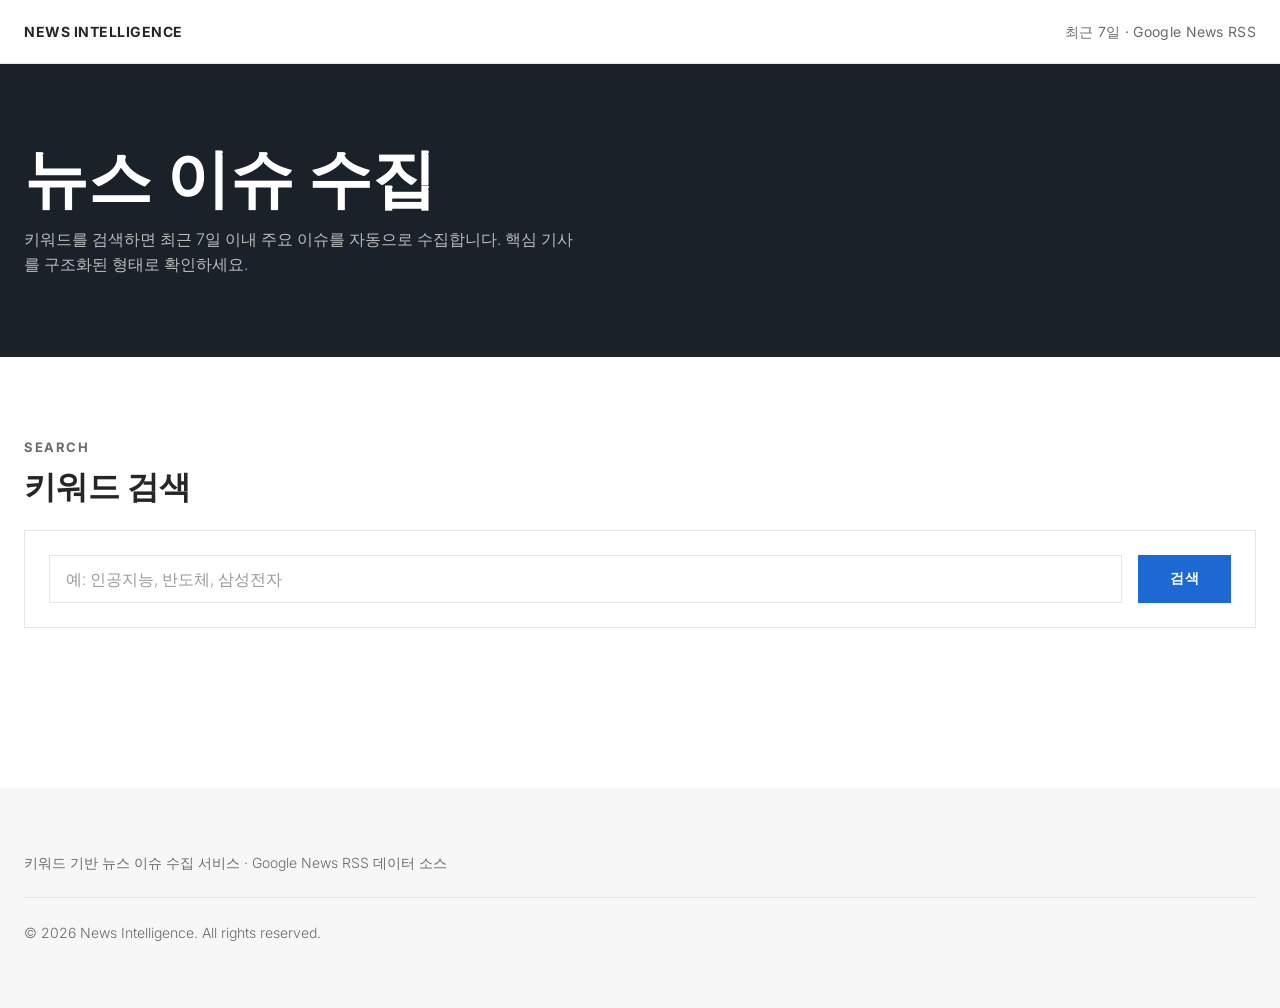
==== templates/index.html @ b9e6fd9f "뉴스 이슈 수집 웹앱 및 BMW 디자인 시스템 적용 키워드 검색으로 최근 7일 뉴스 수집, DESIGN.md 기반 UI, FastAPI 웹 서버  Co-authored-by: Cu" ====
<!DOCTYPE html>
<html lang="ko">
<head>
  <meta charset="UTF-8">
  <meta name="viewport" content="width=device-width, initial-scale=1.0">
  <title>뉴스 이슈 수집</title>
  <link rel="stylesheet" href="/static/css/design.css">
</head>
<body>
  <nav class="top-nav">
    <span class="top-nav__brand">News Intelligence</span>
    <span class="top-nav__meta">최근 <span id="newsDays">7</span>일 · Google News RSS</span>
  </nav>

  <section class="hero-band-dark">
    <div class="hero-band-dark__inner">
      <h1>뉴스 이슈 수집</h1>
      <p>키워드를 검색하면 최근 <span id="newsDaysHero">7</span>일 이내 주요 이슈를 자동으로 수집합니다. 핵심 기사를 구조화된 형태로 확인하세요.</p>
    </div>
  </section>

  <main class="content">
    <section>
      <div class="section-label">Search</div>
      <h2 class="section-title">키워드 검색</h2>
      <div class="search-panel">
        <form id="searchForm" class="search-row">
          <input type="text" id="keyword" class="text-input" placeholder="예: 인공지능, 반도체, 삼성전자" required>
          <button type="submit" class="button-primary" id="btnSearch">검색</button>
        </form>
        <div class="loader" id="loader">뉴스 수집 중...</div>
        <div class="status" id="status"></div>
      </div>
    </section>

    <section class="results-section" id="resultsSection" style="display:none;">
      <div class="results-header">
        <h2 id="resultTitle">검색 결과</h2>
        <span class="filter-chip" id="resultBadge"></span>
      </div>
      <div class="article-grid" id="results"></div>
    </section>
  </main>

  <footer class="footer">
    <div class="footer__inner">
      <p>키워드 기반 뉴스 이슈 수집 서비스 · Google News RSS 데이터 소스</p>
      <p class="footer__copy">© 2026 News Intelligence. All rights reserved.</p>
    </div>
  </footer>

  <script>
    const form = document.getElementById('searchForm');
    const loader = document.getElementById('loader');
    const status = document.getElementById('status');
    const resultsSection = document.getElementById('resultsSection');
    const results = document.getElementById('results');

    async function loadConfig() {
      try {
        const res = await fetch('/api/config');
        if (!res.ok) return;
        const cfg = await res.json();
        document.getElementById('newsDays').textContent = cfg.news_days;
        document.getElementById('newsDaysHero').textContent = cfg.news_days;
      } catch (_) {}
    }
    loadConfig();
    window.addEventListener('focus', loadConfig);

    function showStatus(msg, type) {
      status.textContent = msg;
      status.className = 'status show ' + (type || '');
    }

    function escapeHtml(text) {
      const div = document.createElement('div');
      div.textContent = text;
      return div.innerHTML;
    }

    function renderArticles(data) {
      document.getElementById('resultTitle').textContent = `'${data.keyword}' 검색 결과`;
      document.getElementById('resultBadge').textContent = `최근 ${data.days}일 · ${data.count}건`;

      if (!data.articles.length) {
        results.innerHTML = '<div class="empty-state">해당 기간에 수집된 뉴스가 없습니다.</div>';
      } else {
        results.innerHTML = data.articles.map((a, i) => `
          <article class="model-card">
            <div class="model-card-photo">
              <span class="model-card-index">${String(i + 1).padStart(2, '0')}</span>
            </div>
            <div class="model-card-body">
              <h3 class="model-card-title">${escapeHtml(a.title)}</h3>
              <p class="model-card-meta">${escapeHtml(a.source)} · ${a.published}</p>
              <p class="model-card-summary">${escapeHtml(a.summary || '요약 없음')}</p>
              <a href="${a.link}" class="text-link" target="_blank" rel="noopener">기사 원문 보기</a>
            </div>
          </article>
        `).join('');
      }

      resultsSection.style.display = 'block';
      resultsSection.scrollIntoView({ behavior: 'smooth' });
    }

    form.addEventListener('submit', async (e) => {
      e.preventDefault();
      const keyword = document.getElementById('keyword').value.trim();
      if (!keyword) return;

      loader.classList.add('show');
      status.className = 'status';
      document.getElementById('btnSearch').disabled = true;

      try {
        const fd = new FormData();
        fd.append('keyword', keyword);
        const res = await fetch('/api/search', { method: 'POST', body: fd });
        const data = await res.json();
        if (!res.ok) throw new Error(data.detail || '수집 실패');
        renderArticles(data);
        showStatus(`'${keyword}' 관련 뉴스 ${data.count}건을 수집했습니다.`, 'success');
      } catch (err) {
        showStatus(err.message, 'error');
      } finally {
        loader.classList.remove('show');
        document.getElementById('btnSearch').disabled = false;
      }
    });
  </script>
</body>
</html>
---- static/css/design.css ----
@import url('https://fonts.googleapis.com/css2?family=Inter:wght@300;400;700&display=swap');

:root {
  --primary: #1c69d4;
  --primary-active: #0653b6;
  --primary-disabled: #d6d6d6;
  --ink: #262626;
  --body: #3c3c3c;
  --body-strong: #1a1a1a;
  --muted: #6b6b6b;
  --muted-soft: #9a9a9a;
  --hairline: #e6e6e6;
  --hairline-strong: #cccccc;
  --canvas: #ffffff;
  --surface-soft: #f7f7f7;
  --surface-card: #fafafa;
  --surface-strong: #ebebeb;
  --surface-dark: #1a2129;
  --surface-dark-elevated: #262e38;
  --on-primary: #ffffff;
  --on-dark: #ffffff;
  --on-dark-soft: #bbbbbb;
  --success: #22c55e;
  --error: #dc2626;

  --font: 'Inter', system-ui, -apple-system, BlinkMacSystemFont, 'Segoe UI', Roboto, sans-serif;
  --spacing-xs: 8px;
  --spacing-sm: 12px;
  --spacing-md: 16px;
  --spacing-lg: 24px;
  --spacing-xl: 32px;
  --spacing-xxl: 48px;
  --spacing-section: 80px;
  --max-width: 1440px;
}

*, *::before, *::after { box-sizing: border-box; margin: 0; padding: 0; }

body {
  font-family: var(--font);
  font-size: 16px;
  font-weight: 300;
  line-height: 1.55;
  color: var(--body);
  background: var(--canvas);
}

/* Top Nav */
.top-nav {
  position: sticky;
  top: 0;
  z-index: 100;
  height: 64px;
  background: var(--canvas);
  border-bottom: 1px solid var(--hairline);
  display: flex;
  align-items: center;
  justify-content: space-between;
  padding: 0 var(--spacing-lg);
}

.top-nav__brand {
  font-size: 14px;
  font-weight: 700;
  letter-spacing: 0.5px;
  color: var(--ink);
  text-transform: uppercase;
}

.top-nav__meta {
  font-size: 14px;
  font-weight: 400;
  letter-spacing: 0.3px;
  color: var(--muted);
}

/* Hero Band Dark */
.hero-band-dark {
  background: var(--surface-dark);
  color: var(--on-dark);
  padding: var(--spacing-section) var(--spacing-lg);
}

.hero-band-dark__inner {
  max-width: var(--max-width);
  margin: 0 auto;
}

.hero-band-dark h1 {
  font-size: clamp(40px, 5vw, 64px);
  font-weight: 700;
  line-height: 1.05;
  color: var(--on-dark);
  margin-bottom: var(--spacing-md);
}

.hero-band-dark p {
  font-size: 16px;
  font-weight: 300;
  line-height: 1.55;
  color: var(--on-dark-soft);
  max-width: 560px;
}

/* Main Content */
.content {
  max-width: var(--max-width);
  margin: 0 auto;
  padding: var(--spacing-section) var(--spacing-lg);
}

.section-label {
  font-size: 13px;
  font-weight: 700;
  letter-spacing: 1.5px;
  text-transform: uppercase;
  color: var(--muted);
  margin-bottom: var(--spacing-sm);
}

.section-title {
  font-size: 32px;
  font-weight: 700;
  line-height: 1.15;
  color: var(--ink);
  margin-bottom: var(--spacing-lg);
}

/* Search Form */
.search-panel {
  background: var(--canvas);
  border: 1px solid var(--hairline);
  padding: var(--spacing-lg);
}

.search-row {
  display: flex;
  gap: var(--spacing-md);
  flex-wrap: wrap;
}

.text-input {
  flex: 1;
  min-width: 240px;
  height: 48px;
  padding: 14px 16px;
  border: 1px solid var(--hairline);
  border-radius: 0;
  background: var(--canvas);
  color: var(--ink);
  font-family: var(--font);
  font-size: 16px;
  font-weight: 300;
  line-height: 1.55;
}

.text-input:focus {
  outline: none;
  border-color: var(--ink);
  border-width: 2px;
  padding: 13px 15px;
}

.text-input::placeholder {
  color: var(--muted-soft);
}

.button-primary {
  height: 48px;
  padding: 14px 32px;
  border: none;
  border-radius: 0;
  background: var(--primary);
  color: var(--on-primary);
  font-family: var(--font);
  font-size: 14px;
  font-weight: 700;
  letter-spacing: 0.5px;
  cursor: pointer;
  white-space: nowrap;
}

.button-primary:hover:not(:disabled) {
  background: var(--primary-active);
}

.button-primary:disabled {
  background: var(--primary-disabled);
  color: var(--muted);
  cursor: not-allowed;
}

/* Status & Loader */
.status {
  display: none;
  margin-top: var(--spacing-md);
  padding: var(--spacing-md);
  font-size: 14px;
  font-weight: 300;
  border-left: 3px solid var(--hairline);
}

.status.show { display: block; }
.status.info { border-color: var(--primary); color: var(--ink); background: var(--surface-soft); }
.status.error { border-color: var(--error); color: var(--error); background: #fef2f2; }
.status.success { border-color: var(--success); color: #166534; background: #f0fdf4; }

.loader {
  display: none;
  margin-top: var(--spacing-md);
  font-size: 14px;
  font-weight: 300;
  color: var(--muted);
}

.loader.show { display: block; }

/* Results */
.results-section {
  margin-top: var(--spacing-section);
}

.results-header {
  display: flex;
  justify-content: space-between;
  align-items: flex-end;
  flex-wrap: wrap;
  gap: var(--spacing-md);
  margin-bottom: var(--spacing-lg);
  padding-bottom: var(--spacing-md);
  border-bottom: 1px solid var(--hairline);
}

.results-header h2 {
  font-size: 24px;
  font-weight: 700;
  line-height: 1.25;
  color: var(--ink);
}

.filter-chip {
  display: inline-block;
  padding: 8px 14px;
  background: var(--ink);
  color: var(--on-dark);
  font-size: 12px;
  font-weight: 400;
  letter-spacing: 0.5px;
  border-radius: 0;
}

.article-grid {
  display: grid;
  grid-template-columns: repeat(2, 1fr);
  gap: var(--spacing-lg);
}

@media (max-width: 768px) {
  .article-grid { grid-template-columns: 1fr; }
}

@media (min-width: 1024px) {
  .article-grid { grid-template-columns: repeat(3, 1fr); }
}

.model-card {
  background: var(--canvas);
  border: 1px solid var(--hairline);
  display: flex;
  flex-direction: column;
}

.model-card-photo {
  background: var(--surface-card);
  padding: var(--spacing-lg);
  min-height: 80px;
  display: flex;
  align-items: center;
  border-bottom: 1px solid var(--hairline);
}

.model-card-index {
  font-size: 24px;
  font-weight: 700;
  line-height: 1.25;
  color: var(--primary);
}

.model-card-body {
  padding: var(--spacing-lg);
  flex: 1;
  display: flex;
  flex-direction: column;
}

.model-card-title {
  font-size: 18px;
  font-weight: 700;
  line-height: 1.4;
  color: var(--ink);
  margin-bottom: var(--spacing-xs);
}

.model-card-meta {
  font-size: 12px;
  font-weight: 400;
  letter-spacing: 0.5px;
  color: var(--muted);
  margin-bottom: var(--spacing-sm);
}

.model-card-summary {
  font-size: 14px;
  font-weight: 300;
  line-height: 1.55;
  color: var(--body);
  margin-bottom: var(--spacing-md);
  flex: 1;
}

.text-link {
  display: inline-block;
  font-size: 13px;
  font-weight: 700;
  letter-spacing: 1.5px;
  text-transform: uppercase;
  color: var(--primary);
  text-decoration: none;
}

.text-link:hover {
  color: var(--primary-active);
}

.text-link::after {
  content: ' ›';
}

.empty-state {
  text-align: center;
  padding: var(--spacing-section) var(--spacing-lg);
  color: var(--muted);
  font-size: 16px;
  font-weight: 300;
  border: 1px solid var(--hairline);
  background: var(--surface-soft);
}

/* Footer */
.footer {
  background: var(--surface-soft);
  color: var(--body);
  padding: 64px var(--spacing-lg);
  margin-top: var(--spacing-section);
}

.footer__inner {
  max-width: var(--max-width);
  margin: 0 auto;
}

.footer p {
  font-size: 14px;
  font-weight: 300;
  line-height: 1.55;
  color: var(--muted);
}

.footer__copy {
  margin-top: var(--spacing-lg);
  padding-top: var(--spacing-lg);
  border-top: 1px solid var(--hairline);
  font-size: 12px;
  color: var(--muted-soft);
}
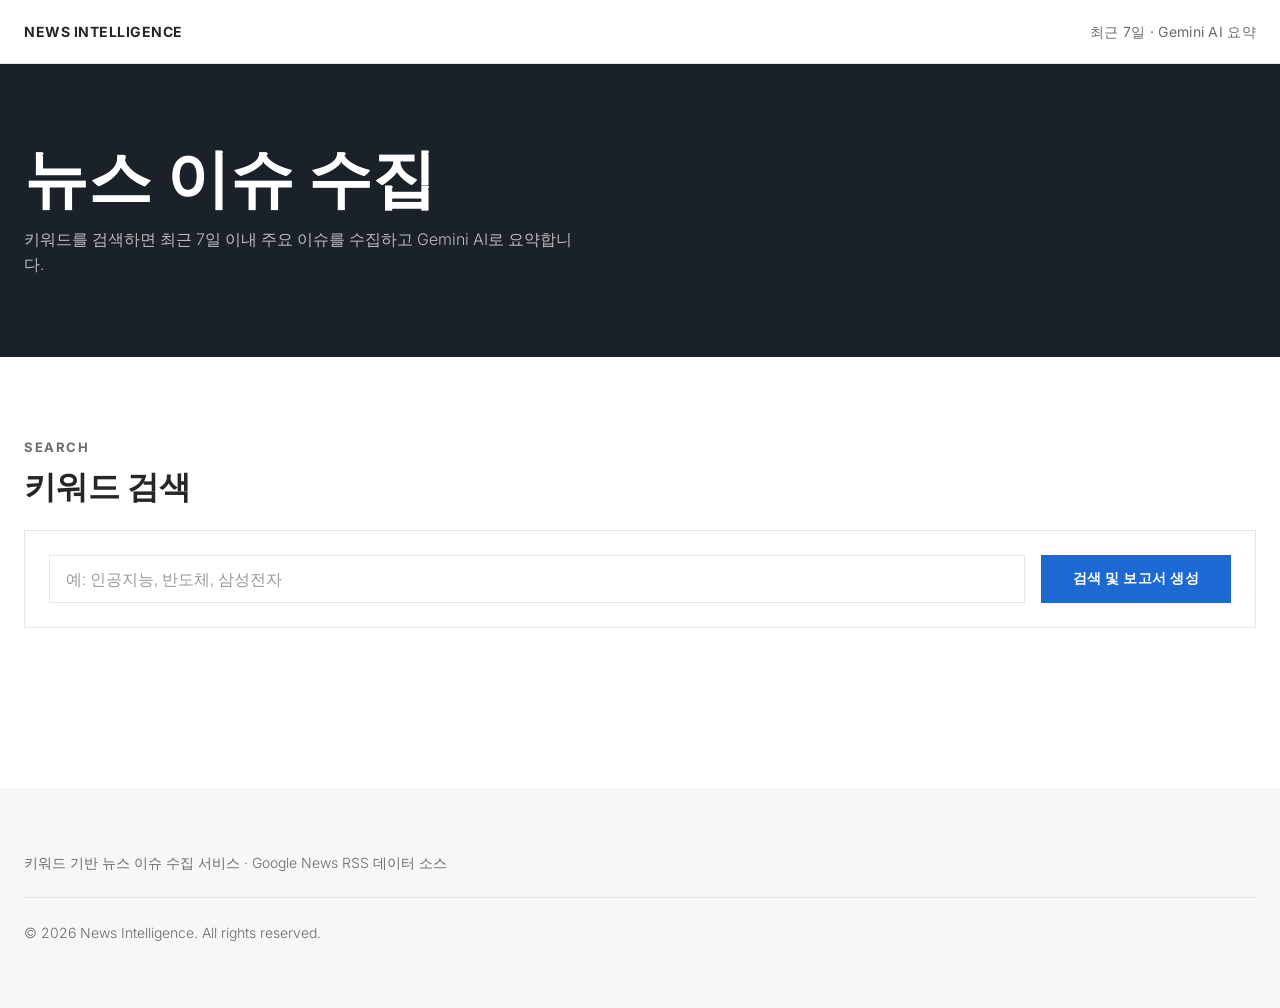
==== commit 4c178ba3: "Gemini 요약 및 HTML 보고서 생성 기능 추가 - news_summarizer: gemini-2.5-flash-lite AI 요약 - report_generator: BMW" ====
--- a/templates/index.html
+++ b/templates/index.html
@@ -9,13 +9,13 @@
 <body>
   <nav class="top-nav">
     <span class="top-nav__brand">News Intelligence</span>
-    <span class="top-nav__meta">최근 <span id="newsDays">7</span>일 · Google News RSS</span>
+    <span class="top-nav__meta">최근 <span id="newsDays">7</span>일 · Gemini AI 요약</span>
   </nav>
 
   <section class="hero-band-dark">
     <div class="hero-band-dark__inner">
       <h1>뉴스 이슈 수집</h1>
-      <p>키워드를 검색하면 최근 <span id="newsDaysHero">7</span>일 이내 주요 이슈를 자동으로 수집합니다. 핵심 기사를 구조화된 형태로 확인하세요.</p>
+      <p>키워드를 검색하면 최근 <span id="newsDaysHero">7</span>일 이내 주요 이슈를 수집하고 Gemini AI로 요약합니다.</p>
     </div>
   </section>
 
@@ -26,14 +26,35 @@
       <div class="search-panel">
         <form id="searchForm" class="search-row">
           <input type="text" id="keyword" class="text-input" placeholder="예: 인공지능, 반도체, 삼성전자" required>
-          <button type="submit" class="button-primary" id="btnSearch">검색</button>
+          <button type="submit" class="button-primary" id="btnSearch">검색 및 보고서 생성</button>
         </form>
-        <div class="loader" id="loader">뉴스 수집 중...</div>
+        <div class="loader" id="loader">뉴스 수집 및 Gemini 요약 생성 중...</div>
         <div class="status" id="status"></div>
       </div>
     </section>
 
     <section class="results-section" id="resultsSection" style="display:none;">
+      <div class="summary-section" id="summarySection" style="display:none;">
+        <div class="section-label">AI Summary</div>
+        <h2 class="section-title">Gemini 요약 보고서</h2>
+        <span class="summary-badge">Powered by Gemini 2.5 Flash Lite</span>
+        <div class="summary-panel">
+          <div class="summary-panel__label">종합 요약</div>
+          <p class="summary-panel__overview" id="summaryOverview"></p>
+        </div>
+        <div class="summary-issues" id="summaryIssues"></div>
+        <div class="report-actions" id="reportActions" style="display:none;">
+          <button type="button" class="button-secondary" id="btnPreviewReport">보고서 미리보기</button>
+          <button type="button" class="button-primary" id="btnDownloadReport">HTML 다운로드</button>
+        </div>
+      </div>
+
+      <div class="report-preview" id="reportPreview" style="display:none;">
+        <div class="section-label">Report</div>
+        <h2 class="section-title" id="reportSubject">보고서 미리보기</h2>
+        <iframe id="reportFrame" title="보고서 미리보기"></iframe>
+      </div>
+
       <div class="results-header">
         <h2 id="resultTitle">검색 결과</h2>
         <span class="filter-chip" id="resultBadge"></span>
@@ -55,6 +76,7 @@
     const status = document.getElementById('status');
     const resultsSection = document.getElementById('resultsSection');
     const results = document.getElementById('results');
+    let currentReport = null;
 
     async function loadConfig() {
       try {
@@ -79,7 +101,44 @@
       return div.innerHTML;
     }
 
+    function renderReport(data) {
+      currentReport = data.report_html ? data : null;
+      const actions = document.getElementById('reportActions');
+      const preview = document.getElementById('reportPreview');
+
+      if (!data.report_html) {
+        actions.style.display = 'none';
+        preview.style.display = 'none';
+        return;
+      }
+
+      actions.style.display = 'flex';
+      document.getElementById('reportSubject').textContent = data.subject || '보고서 미리보기';
+      document.getElementById('reportFrame').srcdoc = data.report_html;
+    }
+
+    function renderSummary(data) {
+      const section = document.getElementById('summarySection');
+      if (!data.summary) {
+        section.style.display = 'none';
+        return;
+      }
+      document.getElementById('summaryOverview').textContent = data.summary.overview || '';
+      const issues = data.summary.issues || [];
+      document.getElementById('summaryIssues').innerHTML = issues.length
+        ? issues.map((issue, i) => `
+            <div class="summary-issue">
+              <h3 class="summary-issue__title">${i + 1}. ${escapeHtml(issue.title)}</h3>
+              <p class="summary-issue__desc">${escapeHtml(issue.description)}</p>
+            </div>
+          `).join('')
+        : '';
+      section.style.display = 'block';
+    }
+
     function renderArticles(data) {
+      renderSummary(data);
+      renderReport(data);
       document.getElementById('resultTitle').textContent = `'${data.keyword}' 검색 결과`;
       document.getElementById('resultBadge').textContent = `최근 ${data.days}일 · ${data.count}건`;
 
@@ -117,11 +176,12 @@
       try {
         const fd = new FormData();
         fd.append('keyword', keyword);
+        fd.append('report', 'true');
         const res = await fetch('/api/search', { method: 'POST', body: fd });
         const data = await res.json();
         if (!res.ok) throw new Error(data.detail || '수집 실패');
         renderArticles(data);
-        showStatus(`'${keyword}' 관련 뉴스 ${data.count}건을 수집했습니다.`, 'success');
+        showStatus(`'${keyword}' 뉴스 ${data.count}건 수집 · AI 요약 · 보고서 생성 완료`, 'success');
       } catch (err) {
         showStatus(err.message, 'error');
       } finally {
@@ -129,6 +189,24 @@
         document.getElementById('btnSearch').disabled = false;
       }
     });
+
+    document.getElementById('btnPreviewReport').addEventListener('click', () => {
+      if (!currentReport) return;
+      const preview = document.getElementById('reportPreview');
+      preview.style.display = 'block';
+      preview.scrollIntoView({ behavior: 'smooth' });
+    });
+
+    document.getElementById('btnDownloadReport').addEventListener('click', () => {
+      if (!currentReport?.report_html) return;
+      const blob = new Blob([currentReport.report_html], { type: 'text/html;charset=utf-8' });
+      const url = URL.createObjectURL(blob);
+      const a = document.createElement('a');
+      a.href = url;
+      a.download = `report_${currentReport.keyword}.html`;
+      a.click();
+      URL.revokeObjectURL(url);
+    });
   </script>
 </body>
 </html>
--- a/static/css/design.css
+++ b/static/css/design.css
@@ -346,6 +346,112 @@
   background: var(--surface-soft);
 }
 
+/* AI Summary */
+.summary-section {
+  margin-bottom: var(--spacing-section);
+}
+
+.summary-panel {
+  background: var(--surface-dark);
+  color: var(--on-dark);
+  padding: var(--spacing-lg);
+  margin-bottom: var(--spacing-lg);
+}
+
+.summary-panel__label {
+  font-size: 13px;
+  font-weight: 700;
+  letter-spacing: 1.5px;
+  text-transform: uppercase;
+  color: var(--on-dark-soft);
+  margin-bottom: var(--spacing-sm);
+}
+
+.summary-panel__overview {
+  font-size: 16px;
+  font-weight: 300;
+  line-height: 1.55;
+  color: var(--on-dark);
+}
+
+.summary-issues {
+  display: grid;
+  grid-template-columns: repeat(2, 1fr);
+  gap: var(--spacing-lg);
+}
+
+@media (max-width: 768px) {
+  .summary-issues { grid-template-columns: 1fr; }
+}
+
+.summary-issue {
+  background: var(--canvas);
+  border: 1px solid var(--hairline);
+  padding: var(--spacing-lg);
+}
+
+.summary-issue__title {
+  font-size: 18px;
+  font-weight: 700;
+  line-height: 1.4;
+  color: var(--ink);
+  margin-bottom: var(--spacing-xs);
+}
+
+.summary-issue__desc {
+  font-size: 14px;
+  font-weight: 300;
+  line-height: 1.55;
+  color: var(--body);
+}
+
+.summary-badge {
+  display: inline-block;
+  padding: 8px 14px;
+  background: var(--primary);
+  color: var(--on-primary);
+  font-size: 12px;
+  font-weight: 700;
+  letter-spacing: 0.5px;
+  margin-bottom: var(--spacing-md);
+}
+
+.report-actions {
+  display: flex;
+  gap: var(--spacing-md);
+  flex-wrap: wrap;
+  margin-top: var(--spacing-lg);
+}
+
+.button-secondary {
+  height: 48px;
+  padding: 13px 31px;
+  border: 1px solid var(--hairline-strong);
+  border-radius: 0;
+  background: var(--canvas);
+  color: var(--ink);
+  font-family: var(--font);
+  font-size: 14px;
+  font-weight: 700;
+  letter-spacing: 0.5px;
+  cursor: pointer;
+}
+
+.button-secondary:hover {
+  border-color: var(--ink);
+}
+
+.report-preview {
+  margin-bottom: var(--spacing-section);
+}
+
+.report-preview iframe {
+  width: 100%;
+  height: 700px;
+  border: 1px solid var(--hairline);
+  background: var(--canvas);
+}
+
 /* Footer */
 .footer {
   background: var(--surface-soft);
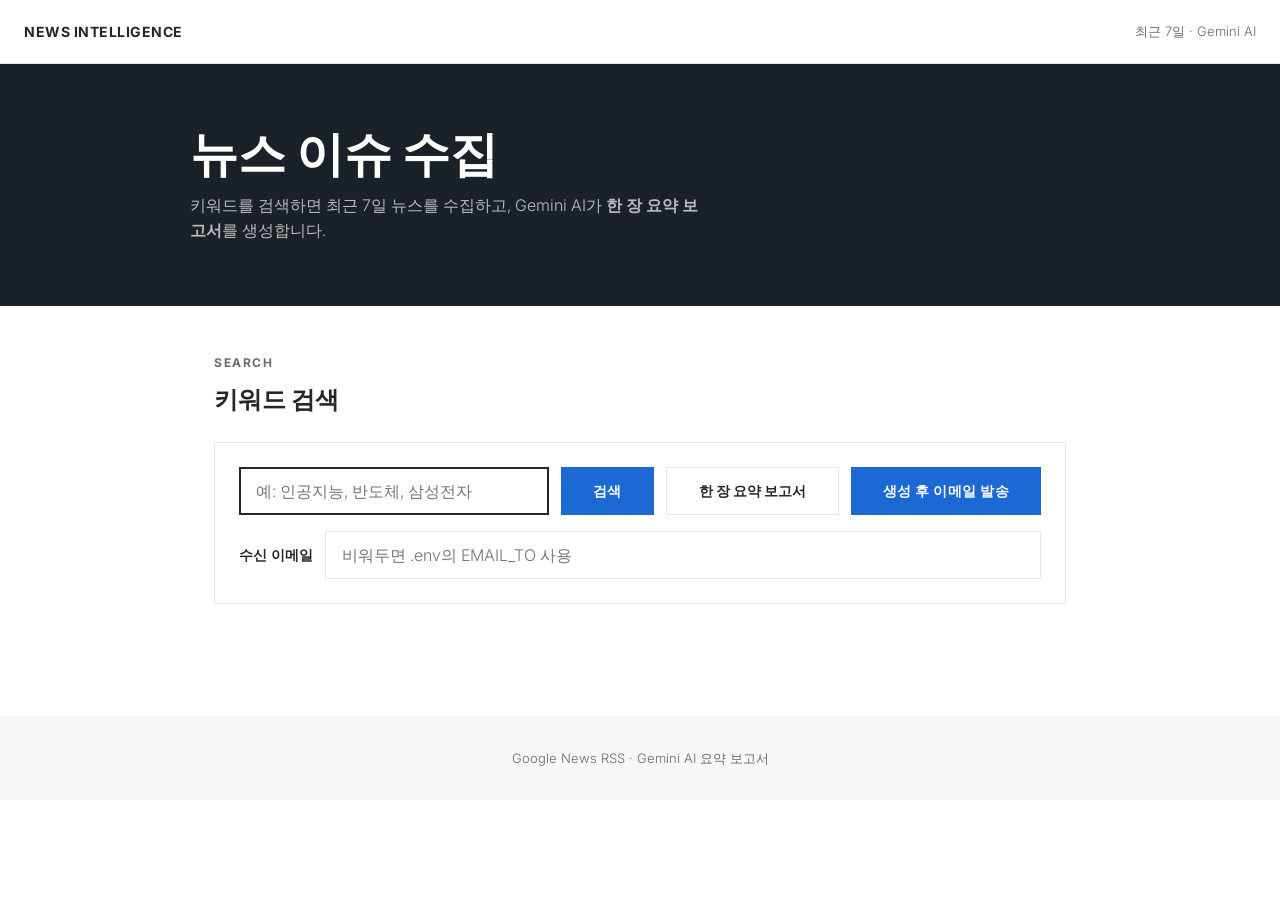
==== commit e663d297: "뉴스 수집·Gemini 한 장 요약·이메일 발송 웹앱 키워드 검색, gemini-2.5-flash-lite 보고서 생성, SMTP 이메일 자동 발송  Co-authored-by: " ====
--- a/templates/index.html
+++ b/templates/index.html
@@ -4,78 +4,84 @@
   <meta charset="UTF-8">
   <meta name="viewport" content="width=device-width, initial-scale=1.0">
   <title>뉴스 이슈 수집</title>
-  <link rel="stylesheet" href="/static/css/design.css">
+  <link rel="stylesheet" href="/static/css/style.css">
 </head>
 <body>
   <nav class="top-nav">
-    <span class="top-nav__brand">News Intelligence</span>
-    <span class="top-nav__meta">최근 <span id="newsDays">7</span>일 · Gemini AI 요약</span>
+    <span class="brand">News Intelligence</span>
+    <span class="badge">최근 <span id="newsDays">7</span>일 · Gemini AI</span>
   </nav>
 
-  <section class="hero-band-dark">
-    <div class="hero-band-dark__inner">
+  <section class="hero">
+    <div class="hero__inner">
       <h1>뉴스 이슈 수집</h1>
-      <p>키워드를 검색하면 최근 <span id="newsDaysHero">7</span>일 이내 주요 이슈를 수집하고 Gemini AI로 요약합니다.</p>
+      <p>키워드를 검색하면 최근 <span id="newsDaysHero">7</span>일 뉴스를 수집하고, Gemini AI가 <strong>한 장 요약 보고서</strong>를 생성합니다.</p>
     </div>
   </section>
 
   <main class="content">
-    <section>
-      <div class="section-label">Search</div>
-      <h2 class="section-title">키워드 검색</h2>
-      <div class="search-panel">
-        <form id="searchForm" class="search-row">
-          <input type="text" id="keyword" class="text-input" placeholder="예: 인공지능, 반도체, 삼성전자" required>
-          <button type="submit" class="button-primary" id="btnSearch">검색 및 보고서 생성</button>
-        </form>
-        <div class="loader" id="loader">뉴스 수집 및 Gemini 요약 생성 중...</div>
-        <div class="status" id="status"></div>
+    <div class="section-label">Search</div>
+    <h2 class="section-title">키워드 검색</h2>
+
+    <div class="search-box">
+      <form id="searchForm">
+        <div class="search-row">
+          <input type="text" id="keyword" class="input" placeholder="예: 인공지능, 반도체, 삼성전자" required autofocus>
+          <button type="submit" class="btn" id="btnSearch">검색</button>
+          <button type="button" class="btn-secondary" id="btnReport">한 장 요약 보고서</button>
+          <button type="button" class="btn" id="btnReportSend">생성 후 이메일 발송</button>
+        </div>
+        <div class="email-row">
+          <label for="email">수신 이메일</label>
+          <input type="email" id="email" class="input" placeholder="비워두면 .env의 EMAIL_TO 사용">
+        </div>
+      </form>
+      <div class="loader" id="loader"></div>
+      <div class="status" id="status"></div>
+    </div>
+
+    <section class="report-section" id="reportSection" style="display:none;">
+      <div class="section-label">One Page Brief</div>
+      <h2 class="section-title" id="reportHeadline">한 장 요약 보고서</h2>
+      <span class="gemini-badge" id="geminiBadge">Gemini 2.5 Flash Lite</span>
+
+      <div class="summary-panel">
+        <div class="summary-panel__label">종합 요약</div>
+        <p class="summary-panel__text" id="summaryOverview"></p>
+      </div>
+
+      <div class="one-page-points" id="summaryPoints"></div>
+
+      <div class="summary-panel outlook-panel" id="outlookPanel" style="display:none;">
+        <div class="summary-panel__label">향후 전망</div>
+        <p class="summary-panel__text" id="summaryOutlook"></p>
+      </div>
+
+      <div class="report-actions">
+        <button type="button" class="btn-secondary" id="btnPreview">한 장 보고서 미리보기</button>
+        <button type="button" class="btn" id="btnDownload">HTML 다운로드</button>
+        <button type="button" class="btn" id="btnSend">이메일 발송</button>
+      </div>
+
+      <div class="report-preview" id="reportPreview" style="display:none;">
+        <iframe id="reportFrame" title="한 장 보고서 미리보기"></iframe>
       </div>
     </section>
 
-    <section class="results-section" id="resultsSection" style="display:none;">
-      <div class="summary-section" id="summarySection" style="display:none;">
-        <div class="section-label">AI Summary</div>
-        <h2 class="section-title">Gemini 요약 보고서</h2>
-        <span class="summary-badge">Powered by Gemini 2.5 Flash Lite</span>
-        <div class="summary-panel">
-          <div class="summary-panel__label">종합 요약</div>
-          <p class="summary-panel__overview" id="summaryOverview"></p>
-        </div>
-        <div class="summary-issues" id="summaryIssues"></div>
-        <div class="report-actions" id="reportActions" style="display:none;">
-          <button type="button" class="button-secondary" id="btnPreviewReport">보고서 미리보기</button>
-          <button type="button" class="button-primary" id="btnDownloadReport">HTML 다운로드</button>
-        </div>
-      </div>
-
-      <div class="report-preview" id="reportPreview" style="display:none;">
-        <div class="section-label">Report</div>
-        <h2 class="section-title" id="reportSubject">보고서 미리보기</h2>
-        <iframe id="reportFrame" title="보고서 미리보기"></iframe>
-      </div>
-
+    <section class="results" id="resultsSection" style="display:none;">
       <div class="results-header">
         <h2 id="resultTitle">검색 결과</h2>
-        <span class="filter-chip" id="resultBadge"></span>
-      </div>
-      <div class="article-grid" id="results"></div>
+        <span class="count-chip" id="resultBadge"></span>
+      </div>
+      <div class="article-list" id="results"></div>
     </section>
   </main>
 
   <footer class="footer">
-    <div class="footer__inner">
-      <p>키워드 기반 뉴스 이슈 수집 서비스 · Google News RSS 데이터 소스</p>
-      <p class="footer__copy">© 2026 News Intelligence. All rights reserved.</p>
-    </div>
+    Google News RSS · Gemini AI 요약 보고서
   </footer>
 
   <script>
-    const form = document.getElementById('searchForm');
-    const loader = document.getElementById('loader');
-    const status = document.getElementById('status');
-    const resultsSection = document.getElementById('resultsSection');
-    const results = document.getElementById('results');
     let currentReport = null;
 
     async function loadConfig() {
@@ -85,121 +91,149 @@
         const cfg = await res.json();
         document.getElementById('newsDays').textContent = cfg.news_days;
         document.getElementById('newsDaysHero').textContent = cfg.news_days;
+        if (cfg.gemini_model) {
+          document.getElementById('geminiBadge').textContent = cfg.gemini_model;
+        }
+        if (cfg.default_email) {
+          document.getElementById('email').placeholder = cfg.default_email;
+          document.getElementById('email').value = cfg.default_email;
+        }
       } catch (_) {}
     }
     loadConfig();
     window.addEventListener('focus', loadConfig);
 
+    function escapeHtml(text) {
+      const d = document.createElement('div');
+      d.textContent = text;
+      return d.innerHTML;
+    }
+
     function showStatus(msg, type) {
-      status.textContent = msg;
-      status.className = 'status show ' + (type || '');
-    }
-
-    function escapeHtml(text) {
-      const div = document.createElement('div');
-      div.textContent = text;
-      return div.innerHTML;
-    }
-
-    function renderReport(data) {
-      currentReport = data.report_html ? data : null;
-      const actions = document.getElementById('reportActions');
-      const preview = document.getElementById('reportPreview');
-
-      if (!data.report_html) {
-        actions.style.display = 'none';
-        preview.style.display = 'none';
-        return;
-      }
-
-      actions.style.display = 'flex';
-      document.getElementById('reportSubject').textContent = data.subject || '보고서 미리보기';
-      document.getElementById('reportFrame').srcdoc = data.report_html;
-    }
-
-    function renderSummary(data) {
-      const section = document.getElementById('summarySection');
-      if (!data.summary) {
-        section.style.display = 'none';
-        return;
-      }
-      document.getElementById('summaryOverview').textContent = data.summary.overview || '';
-      const issues = data.summary.issues || [];
-      document.getElementById('summaryIssues').innerHTML = issues.length
-        ? issues.map((issue, i) => `
-            <div class="summary-issue">
-              <h3 class="summary-issue__title">${i + 1}. ${escapeHtml(issue.title)}</h3>
-              <p class="summary-issue__desc">${escapeHtml(issue.description)}</p>
-            </div>
-          `).join('')
-        : '';
-      section.style.display = 'block';
+      const el = document.getElementById('status');
+      el.textContent = msg;
+      el.className = 'status show ' + type;
+    }
+
+    function setLoading(on, text) {
+      const loader = document.getElementById('loader');
+      loader.textContent = text || '';
+      loader.classList.toggle('show', on);
+      ['btnSearch', 'btnReport', 'btnReportSend', 'btnSend'].forEach(id => {
+        const el = document.getElementById(id);
+        if (el) el.disabled = on;
+      });
+    }
+
+    function getEmail() {
+      return document.getElementById('email').value.trim();
     }
 
     function renderArticles(data) {
-      renderSummary(data);
-      renderReport(data);
       document.getElementById('resultTitle').textContent = `'${data.keyword}' 검색 결과`;
       document.getElementById('resultBadge').textContent = `최근 ${data.days}일 · ${data.count}건`;
 
+      const container = document.getElementById('results');
       if (!data.articles.length) {
-        results.innerHTML = '<div class="empty-state">해당 기간에 수집된 뉴스가 없습니다.</div>';
+        container.innerHTML = '<div class="empty">해당 기간에 수집된 뉴스가 없습니다.</div>';
       } else {
-        results.innerHTML = data.articles.map((a, i) => `
-          <article class="model-card">
-            <div class="model-card-photo">
-              <span class="model-card-index">${String(i + 1).padStart(2, '0')}</span>
-            </div>
-            <div class="model-card-body">
-              <h3 class="model-card-title">${escapeHtml(a.title)}</h3>
-              <p class="model-card-meta">${escapeHtml(a.source)} · ${a.published}</p>
-              <p class="model-card-summary">${escapeHtml(a.summary || '요약 없음')}</p>
-              <a href="${a.link}" class="text-link" target="_blank" rel="noopener">기사 원문 보기</a>
-            </div>
+        container.innerHTML = data.articles.map((a, i) => `
+          <article class="article">
+            <div class="article__num">ISSUE ${String(i + 1).padStart(2, '0')}</div>
+            <h3 class="article__title">${escapeHtml(a.title)}</h3>
+            <p class="article__meta">${escapeHtml(a.source)} · ${a.published}</p>
+            <p class="article__summary">${escapeHtml(a.summary || '요약 없음')}</p>
+            <a href="${a.link}" class="article__link" target="_blank" rel="noopener">기사 원문 보기 ›</a>
           </article>
         `).join('');
       }
-
-      resultsSection.style.display = 'block';
-      resultsSection.scrollIntoView({ behavior: 'smooth' });
-    }
-
-    form.addEventListener('submit', async (e) => {
+      document.getElementById('resultsSection').style.display = 'block';
+    }
+
+    function renderReport(data) {
+      currentReport = data;
+      const summary = data.summary || {};
+      document.getElementById('reportHeadline').textContent = summary.headline || `'${data.keyword}' 한 장 요약`;
+      document.getElementById('summaryOverview').textContent = summary.overview || '';
+
+      const points = summary.key_points || [];
+      document.getElementById('summaryPoints').innerHTML = points.length
+        ? `<div class="section-label" style="margin-bottom:12px;">핵심 이슈</div><ul class="points-list">${
+            points.map(p => `<li>${escapeHtml(p)}</li>`).join('')
+          }</ul>`
+        : '';
+
+      const outlook = summary.outlook || '';
+      const outlookPanel = document.getElementById('outlookPanel');
+      if (outlook) {
+        document.getElementById('summaryOutlook').textContent = outlook;
+        outlookPanel.style.display = 'block';
+      } else {
+        outlookPanel.style.display = 'none';
+      }
+
+      document.getElementById('reportFrame').srcdoc = data.html || '';
+      document.getElementById('reportPreview').style.display = 'block';
+      document.getElementById('reportSection').style.display = 'block';
+      document.getElementById('resultsSection').style.display = 'none';
+      document.getElementById('reportSection').scrollIntoView({ behavior: 'smooth' });
+    }
+
+    document.getElementById('searchForm').addEventListener('submit', async (e) => {
       e.preventDefault();
       const keyword = document.getElementById('keyword').value.trim();
       if (!keyword) return;
 
-      loader.classList.add('show');
-      status.className = 'status';
-      document.getElementById('btnSearch').disabled = true;
+      setLoading(true, '뉴스 수집 중...');
+      document.getElementById('status').className = 'status';
+      document.getElementById('reportSection').style.display = 'none';
 
       try {
         const fd = new FormData();
         fd.append('keyword', keyword);
-        fd.append('report', 'true');
         const res = await fetch('/api/search', { method: 'POST', body: fd });
         const data = await res.json();
         if (!res.ok) throw new Error(data.detail || '수집 실패');
         renderArticles(data);
-        showStatus(`'${keyword}' 뉴스 ${data.count}건 수집 · AI 요약 · 보고서 생성 완료`, 'success');
-      } catch (err) {
-        showStatus(err.message, 'error');
-      } finally {
-        loader.classList.remove('show');
-        document.getElementById('btnSearch').disabled = false;
-      }
-    });
-
-    document.getElementById('btnPreviewReport').addEventListener('click', () => {
-      if (!currentReport) return;
-      const preview = document.getElementById('reportPreview');
-      preview.style.display = 'block';
-      preview.scrollIntoView({ behavior: 'smooth' });
-    });
-
-    document.getElementById('btnDownloadReport').addEventListener('click', () => {
-      if (!currentReport?.report_html) return;
-      const blob = new Blob([currentReport.report_html], { type: 'text/html;charset=utf-8' });
+        showStatus(`'${keyword}' 관련 뉴스 ${data.count}건을 수집했습니다.`, 'success');
+        document.getElementById('resultsSection').scrollIntoView({ behavior: 'smooth' });
+      } catch (err) {
+        showStatus(err.message, 'error');
+      } finally {
+        setLoading(false);
+      }
+    });
+
+    document.getElementById('btnReport').addEventListener('click', async () => {
+      const keyword = document.getElementById('keyword').value.trim();
+      if (!keyword) { showStatus('키워드를 입력해 주세요.', 'error'); return; }
+
+      setLoading(true, '뉴스 수집 · Gemini 분석 · 보고서 생성 중...');
+      document.getElementById('status').className = 'status';
+
+      try {
+        const fd = new FormData();
+        fd.append('keyword', keyword);
+        const res = await fetch('/api/report', { method: 'POST', body: fd });
+        const data = await res.json();
+        if (!res.ok) throw new Error(data.detail || '보고서 생성 실패');
+        renderReport(data);
+        showStatus(`'${keyword}' 한 장 요약 보고서 생성 완료`, 'success');
+      } catch (err) {
+        showStatus(err.message, 'error');
+      } finally {
+        setLoading(false);
+      }
+    });
+
+    document.getElementById('btnPreview').addEventListener('click', () => {
+      document.getElementById('reportPreview').style.display = 'block';
+      document.getElementById('reportPreview').scrollIntoView({ behavior: 'smooth' });
+    });
+
+    document.getElementById('btnDownload').addEventListener('click', () => {
+      if (!currentReport?.html) return;
+      const blob = new Blob([currentReport.html], { type: 'text/html;charset=utf-8' });
       const url = URL.createObjectURL(blob);
       const a = document.createElement('a');
       a.href = url;
@@ -207,6 +241,53 @@
       a.click();
       URL.revokeObjectURL(url);
     });
+
+    async function sendEmail() {
+      if (!currentReport?.html) {
+        showStatus('먼저 보고서를 생성해 주세요.', 'error');
+        return;
+      }
+      setLoading(true, '이메일 발송 중...');
+      try {
+        const fd = new FormData();
+        fd.append('subject', currentReport.subject);
+        fd.append('html', currentReport.html);
+        fd.append('email', getEmail());
+        const res = await fetch('/api/send', { method: 'POST', body: fd });
+        const data = await res.json();
+        if (!res.ok) throw new Error(data.detail || '발송 실패');
+        showStatus(data.message, 'success');
+      } catch (err) {
+        showStatus(err.message, 'error');
+      } finally {
+        setLoading(false);
+      }
+    }
+
+    document.getElementById('btnSend').addEventListener('click', sendEmail);
+
+    document.getElementById('btnReportSend').addEventListener('click', async () => {
+      const keyword = document.getElementById('keyword').value.trim();
+      if (!keyword) { showStatus('키워드를 입력해 주세요.', 'error'); return; }
+
+      setLoading(true, '보고서 생성 · 이메일 발송 중...');
+      document.getElementById('status').className = 'status';
+
+      try {
+        const fd = new FormData();
+        fd.append('keyword', keyword);
+        fd.append('email', getEmail());
+        const res = await fetch('/api/report-and-send', { method: 'POST', body: fd });
+        const data = await res.json();
+        if (!res.ok) throw new Error(data.detail || '처리 실패');
+        renderReport(data);
+        showStatus(data.message, 'success');
+      } catch (err) {
+        showStatus(err.message, 'error');
+      } finally {
+        setLoading(false);
+      }
+    });
   </script>
 </body>
 </html>
--- a/static/css/style.css
+++ b/static/css/style.css
@@ -0,0 +1,393 @@
+@import url('https://fonts.googleapis.com/css2?family=Inter:wght@300;400;600;700&display=swap');
+
+:root {
+  --primary: #1c69d4;
+  --primary-hover: #0653b6;
+  --ink: #262626;
+  --body: #3c3c3c;
+  --muted: #6b6b6b;
+  --hairline: #e6e6e6;
+  --canvas: #ffffff;
+  --surface-soft: #f7f7f7;
+  --surface-card: #fafafa;
+  --surface-dark: #1a2129;
+  --on-dark: #ffffff;
+  --on-dark-soft: #bbbbbb;
+  --error: #dc2626;
+  --success: #16a34a;
+}
+
+*, *::before, *::after { box-sizing: border-box; margin: 0; padding: 0; }
+
+body {
+  font-family: 'Inter', system-ui, sans-serif;
+  font-weight: 300;
+  font-size: 16px;
+  line-height: 1.55;
+  color: var(--body);
+  background: var(--canvas);
+}
+
+.top-nav {
+  position: sticky;
+  top: 0;
+  z-index: 100;
+  height: 64px;
+  display: flex;
+  align-items: center;
+  justify-content: space-between;
+  padding: 0 24px;
+  background: var(--canvas);
+  border-bottom: 1px solid var(--hairline);
+}
+
+.brand {
+  font-size: 14px;
+  font-weight: 700;
+  letter-spacing: 0.5px;
+  text-transform: uppercase;
+  color: var(--ink);
+}
+
+.badge {
+  font-size: 13px;
+  color: var(--muted);
+}
+
+.hero {
+  background: var(--surface-dark);
+  color: var(--on-dark);
+  padding: 64px 24px;
+}
+
+.hero__inner { max-width: 900px; margin: 0 auto; }
+
+.hero h1 {
+  font-size: clamp(32px, 5vw, 48px);
+  font-weight: 700;
+  line-height: 1.1;
+  margin-bottom: 12px;
+}
+
+.hero p {
+  font-size: 16px;
+  color: var(--on-dark-soft);
+  max-width: 520px;
+}
+
+.content {
+  max-width: 900px;
+  margin: 0 auto;
+  padding: 48px 24px;
+}
+
+.section-label {
+  font-size: 12px;
+  font-weight: 700;
+  letter-spacing: 1.5px;
+  text-transform: uppercase;
+  color: var(--muted);
+  margin-bottom: 8px;
+}
+
+.section-title {
+  font-size: 24px;
+  font-weight: 700;
+  color: var(--ink);
+  margin-bottom: 24px;
+}
+
+.search-box {
+  border: 1px solid var(--hairline);
+  padding: 24px;
+}
+
+.search-row {
+  display: flex;
+  gap: 12px;
+  flex-wrap: wrap;
+  margin-bottom: 16px;
+}
+
+.email-row {
+  display: flex;
+  align-items: center;
+  gap: 12px;
+  flex-wrap: wrap;
+}
+
+.email-row label {
+  font-size: 14px;
+  font-weight: 600;
+  color: var(--ink);
+  white-space: nowrap;
+}
+
+.email-row .input {
+  flex: 1;
+  min-width: 240px;
+}
+
+.input {
+  flex: 1;
+  min-width: 220px;
+  height: 48px;
+  padding: 0 16px;
+  border: 1px solid var(--hairline);
+  font-family: inherit;
+  font-size: 16px;
+  font-weight: 300;
+  color: var(--ink);
+}
+
+.input:focus {
+  outline: none;
+  border-color: var(--ink);
+  border-width: 2px;
+  padding: 0 15px;
+}
+
+.btn {
+  height: 48px;
+  padding: 0 32px;
+  border: none;
+  background: var(--primary);
+  color: #fff;
+  font-family: inherit;
+  font-size: 14px;
+  font-weight: 700;
+  letter-spacing: 0.5px;
+  cursor: pointer;
+}
+
+.btn:hover:not(:disabled) { background: var(--primary-hover); }
+.btn:disabled { opacity: 0.5; cursor: not-allowed; }
+
+.status {
+  display: none;
+  margin-top: 16px;
+  padding: 12px 16px;
+  font-size: 14px;
+  border-left: 3px solid var(--hairline);
+}
+
+.status.show { display: block; }
+.status.success { border-color: var(--success); background: #f0fdf4; color: #166534; }
+.status.error { border-color: var(--error); background: #fef2f2; color: var(--error); }
+
+.loader {
+  display: none;
+  margin-top: 16px;
+  font-size: 14px;
+  color: var(--muted);
+}
+
+.loader.show { display: block; }
+
+.results { margin-top: 48px; }
+
+.results-header {
+  display: flex;
+  justify-content: space-between;
+  align-items: center;
+  flex-wrap: wrap;
+  gap: 12px;
+  margin-bottom: 24px;
+  padding-bottom: 16px;
+  border-bottom: 1px solid var(--hairline);
+}
+
+.results-header h2 {
+  font-size: 20px;
+  font-weight: 700;
+  color: var(--ink);
+}
+
+.count-chip {
+  padding: 6px 14px;
+  background: var(--ink);
+  color: #fff;
+  font-size: 12px;
+  font-weight: 600;
+}
+
+.article-list { display: flex; flex-direction: column; gap: 0; }
+
+.article {
+  padding: 20px 0;
+  border-bottom: 1px solid var(--hairline);
+}
+
+.article:last-child { border-bottom: none; }
+
+.article__num {
+  font-size: 12px;
+  font-weight: 700;
+  color: var(--primary);
+  margin-bottom: 6px;
+}
+
+.article__title {
+  font-size: 17px;
+  font-weight: 600;
+  color: var(--ink);
+  margin-bottom: 6px;
+  line-height: 1.4;
+}
+
+.article__meta {
+  font-size: 13px;
+  color: var(--muted);
+  margin-bottom: 8px;
+}
+
+.article__summary {
+  font-size: 14px;
+  color: var(--body);
+  margin-bottom: 10px;
+}
+
+.article__link {
+  font-size: 13px;
+  font-weight: 700;
+  letter-spacing: 1px;
+  text-transform: uppercase;
+  color: var(--primary);
+  text-decoration: none;
+}
+
+.article__link:hover { color: var(--primary-hover); }
+
+.empty {
+  text-align: center;
+  padding: 48px 24px;
+  background: var(--surface-soft);
+  color: var(--muted);
+  border: 1px solid var(--hairline);
+}
+
+.btn-secondary {
+  height: 48px;
+  padding: 0 32px;
+  border: 1px solid var(--hairline);
+  background: var(--canvas);
+  color: var(--ink);
+  font-family: inherit;
+  font-size: 14px;
+  font-weight: 700;
+  cursor: pointer;
+}
+
+.btn-secondary:hover:not(:disabled) { border-color: var(--ink); }
+.btn-secondary:disabled { opacity: 0.5; cursor: not-allowed; }
+
+.report-section { margin-top: 48px; }
+
+.summary-panel {
+  background: var(--surface-dark);
+  color: var(--on-dark);
+  padding: 24px;
+  margin-bottom: 24px;
+}
+
+.summary-panel__label {
+  font-size: 12px;
+  font-weight: 700;
+  letter-spacing: 1.5px;
+  text-transform: uppercase;
+  color: var(--on-dark-soft);
+  margin-bottom: 8px;
+}
+
+.summary-panel__text {
+  font-size: 16px;
+  line-height: 1.6;
+}
+
+.issue-grid {
+  display: grid;
+  grid-template-columns: repeat(2, 1fr);
+  gap: 16px;
+  margin-bottom: 24px;
+}
+
+@media (max-width: 768px) { .issue-grid { grid-template-columns: 1fr; } }
+
+.issue-card {
+  border: 1px solid var(--hairline);
+  padding: 20px;
+  background: var(--surface-card);
+}
+
+.issue-card__title {
+  font-size: 16px;
+  font-weight: 600;
+  color: var(--ink);
+  margin-bottom: 8px;
+}
+
+.issue-card__desc { font-size: 14px; color: var(--body); }
+
+.report-actions {
+  display: flex;
+  gap: 12px;
+  flex-wrap: wrap;
+  margin-bottom: 24px;
+}
+
+.report-preview iframe {
+  width: 100%;
+  max-width: 210mm;
+  height: 297mm;
+  border: 1px solid var(--hairline);
+  margin: 0 auto;
+  display: block;
+}
+
+.points-list {
+  list-style: none;
+  padding: 0;
+  margin-bottom: 24px;
+  border: 1px solid var(--hairline);
+}
+
+.points-list li {
+  padding: 12px 16px 12px 28px;
+  border-bottom: 1px solid var(--hairline);
+  font-size: 14px;
+  position: relative;
+}
+
+.points-list li:last-child { border-bottom: none; }
+
+.points-list li::before {
+  content: '';
+  position: absolute;
+  left: 12px;
+  top: 18px;
+  width: 6px;
+  height: 6px;
+  background: var(--primary);
+}
+
+.outlook-panel { margin-top: 16px; }
+.one-page-points { margin-bottom: 16px; }
+
+.gemini-badge {
+  display: inline-block;
+  padding: 6px 12px;
+  background: var(--primary);
+  color: #fff;
+  font-size: 12px;
+  font-weight: 600;
+  margin-bottom: 16px;
+}
+
+.footer {
+  margin-top: 64px;
+  padding: 32px 24px;
+  background: var(--surface-soft);
+  text-align: center;
+  font-size: 13px;
+  color: var(--muted);
+}
